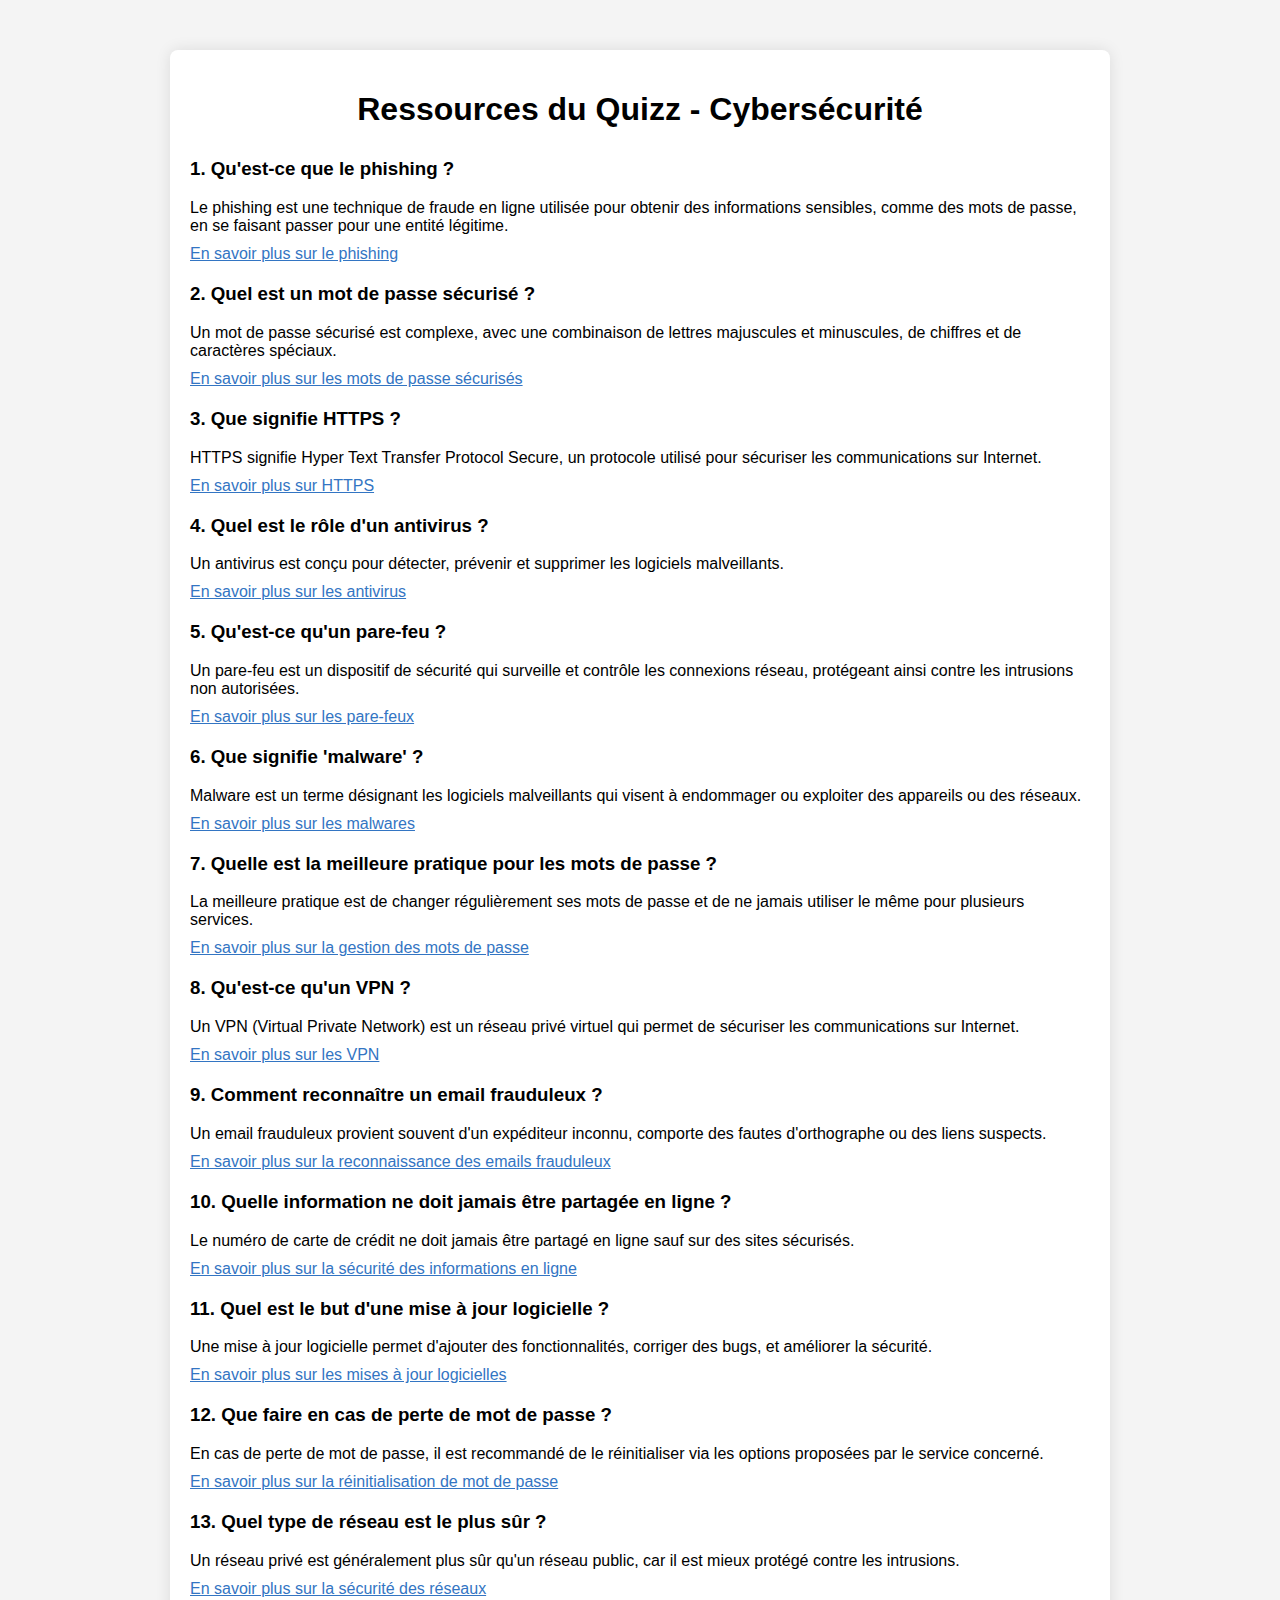
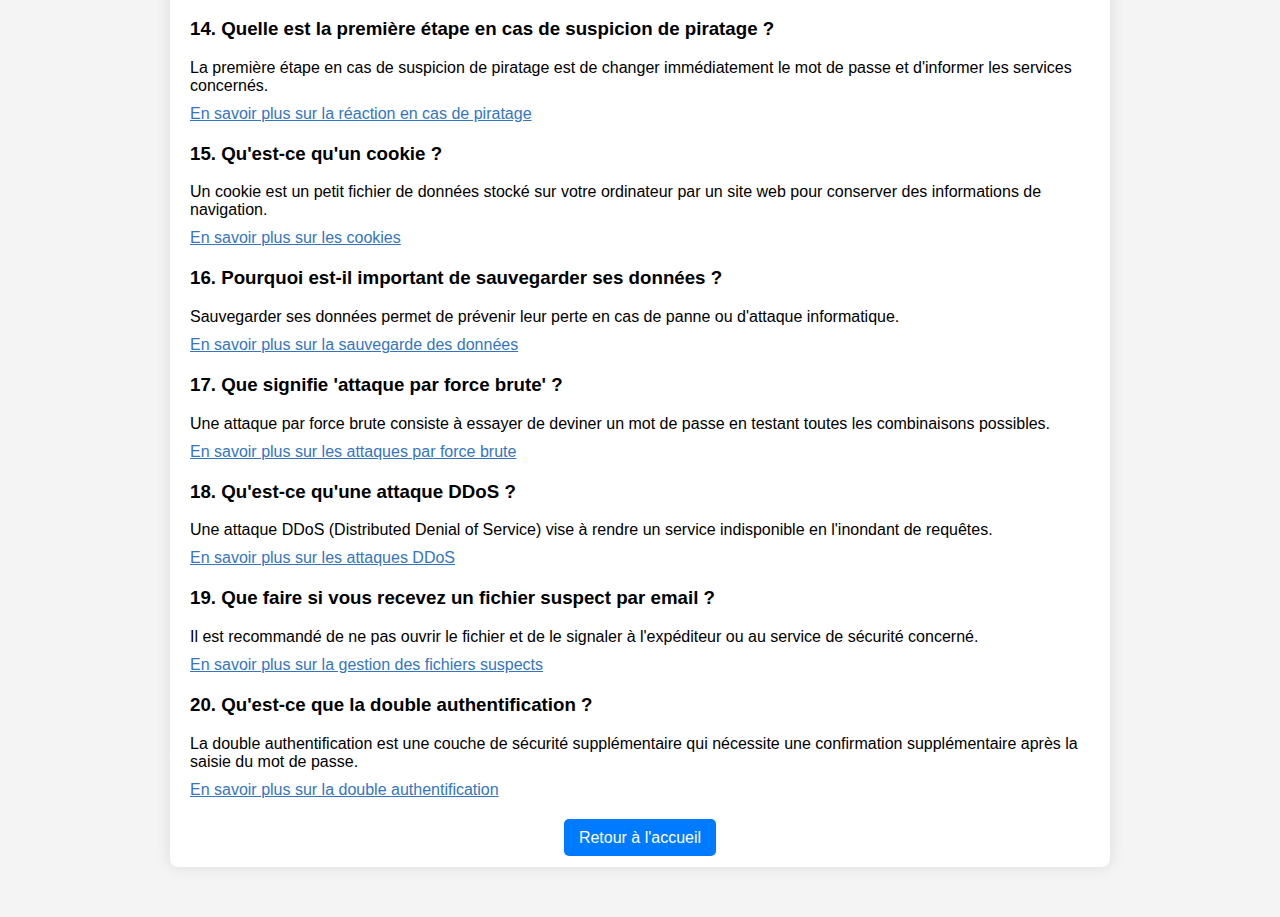
==== ressources.html @ b4e21e58 "Version 1 du jeu cybersecurite" ====
<!DOCTYPE html>
<html lang="fr">
<head>
    <meta charset="UTF-8">
    <meta name="viewport" content="width=device-width, initial-scale=1.0">
    <title>Ressources du Quizz - Cybersécurité</title>
    <link rel="stylesheet" href="style.css">
    <style>
        body {
            background-color: #f4f4f4;
            font-family: Arial, sans-serif;
        }

        .container {
            max-width: 900px;
            margin: 50px auto;
            padding: 20px;
            background-color: #fff;
            border-radius: 8px;
            box-shadow: 0 0 15px rgba(0, 0, 0, 0.1);
        }

        h1 {
            text-align: center;
            color: var(--afpa-blue);
            margin-bottom: 30px;
        }

        h2 {
            color: var(--afpa-dark-blue);
            margin-top: 20px;
        }

        p {
            margin-bottom: 20px;
        }

        .resource-link {
            color: var(--afpa-blue);
            text-decoration: none;
        }

        .resource-link:hover {
            text-decoration: underline;
        }

        .back-button {
            text-align: center;
            margin-top: 30px;
        }

        .btn {
            padding: 10px 15px;
            background-color: #007bff;
            color: white;
            border: none;
            border-radius: 5px;
            text-decoration: none;
        }

        .btn:hover {
            background-color: #0056b3;
        }

        .answer {
            margin-bottom: 20px;
        }
        .answer h3 {
            color: #000000;
        }
        .answer p {
            margin-bottom: 10px;
        }
        .answer a {
            color: #3375c3;
            text-decoration: underline;
        }
    </style>
    </style>
</head>
<body>
    <div class="container">
        <h1>Ressources du Quizz - Cybersécurité</h1>

        <!-- Réponse 1 -->
    <div class="answer">
        <h3>1. Qu'est-ce que le phishing ?</h3>
        <p>Le phishing est une technique de fraude en ligne utilisée pour obtenir des informations sensibles, comme des mots de passe, en se faisant passer pour une entité légitime.</p>
        <a href="https://fr.wikipedia.org/wiki/Hame%C3%A7onnage" target="_blank">En savoir plus sur le phishing</a>
    </div>

    <!-- Réponse 2 -->
    <div class="answer">
        <h3>2. Quel est un mot de passe sécurisé ?</h3>
        <p>Un mot de passe sécurisé est complexe, avec une combinaison de lettres majuscules et minuscules, de chiffres et de caractères spéciaux.</p>
        <a href="https://www.cybermalveillance.gouv.fr/tous-nos-contenus/bonnes-pratiques/gestion-mots-passe" target="_blank">En savoir plus sur les mots de passe sécurisés</a>
    </div>

    <!-- Réponse 3 -->
    <div class="answer">
        <h3>3. Que signifie HTTPS ?</h3>
        <p>HTTPS signifie Hyper Text Transfer Protocol Secure, un protocole utilisé pour sécuriser les communications sur Internet.</p>
        <a href="https://fr.wikipedia.org/wiki/Hypertext_Transfer_Protocol_Secure" target="_blank">En savoir plus sur HTTPS</a>
    </div>

    <!-- Réponse 4 -->
    <div class="answer">
        <h3>4. Quel est le rôle d'un antivirus ?</h3>
        <p>Un antivirus est conçu pour détecter, prévenir et supprimer les logiciels malveillants.</p>
        <a href="https://www.kaspersky.fr/resource-center/definitions/what-is-antivirus" target="_blank">En savoir plus sur les antivirus</a>
    </div>

    <!-- Réponse 5 -->
    <div class="answer">
        <h3>5. Qu'est-ce qu'un pare-feu ?</h3>
        <p>Un pare-feu est un dispositif de sécurité qui surveille et contrôle les connexions réseau, protégeant ainsi contre les intrusions non autorisées.</p>
        <a href="https://www.cisco.com/c/fr_fr/products/security/firewalls/what-is-a-firewall.html" target="_blank">En savoir plus sur les pare-feux</a>
    </div>

    <!-- Réponse 6 -->
    <div class="answer">
        <h3>6. Que signifie 'malware' ?</h3>
        <p>Malware est un terme désignant les logiciels malveillants qui visent à endommager ou exploiter des appareils ou des réseaux.</p>
        <a href="https://fr.wikipedia.org/wiki/Logiciel_malveillant" target="_blank">En savoir plus sur les malwares</a>
    </div>

    <!-- Réponse 7 -->
    <div class="answer">
        <h3>7. Quelle est la meilleure pratique pour les mots de passe ?</h3>
        <p>La meilleure pratique est de changer régulièrement ses mots de passe et de ne jamais utiliser le même pour plusieurs services.</p>
        <a href="https://www.cybermalveillance.gouv.fr/tous-nos-contenus/bonnes-pratiques/gestion-mots-passe" target="_blank">En savoir plus sur la gestion des mots de passe</a>
    </div>

    <!-- Réponse 8 -->
    <div class="answer">
        <h3>8. Qu'est-ce qu'un VPN ?</h3>
        <p>Un VPN (Virtual Private Network) est un réseau privé virtuel qui permet de sécuriser les communications sur Internet.</p>
        <a href="https://www.cyberghostvpn.com/fr_FR/what-is-vpn" target="_blank">En savoir plus sur les VPN</a>
    </div>

    <!-- Réponse 9 -->
    <div class="answer">
        <h3>9. Comment reconnaître un email frauduleux ?</h3>
        <p>Un email frauduleux provient souvent d'un expéditeur inconnu, comporte des fautes d'orthographe ou des liens suspects.</p>
        <a href="https://www.cybermalveillance.gouv.fr/tous-nos-contenus/fiches-reflexes/phishing" target="_blank">En savoir plus sur la reconnaissance des emails frauduleux</a>
    </div>

    <!-- Réponse 10 -->
    <div class="answer">
        <h3>10. Quelle information ne doit jamais être partagée en ligne ?</h3>
        <p>Le numéro de carte de crédit ne doit jamais être partagé en ligne sauf sur des sites sécurisés.</p>
        <a href="https://www.cnil.fr/fr/comment-securiser-les-paiements-en-ligne" target="_blank">En savoir plus sur la sécurité des informations en ligne</a>
    </div>

    <!-- Réponses 11 à 20 ajoutées -->

    <!-- Réponse 11 -->
    <div class="answer">
        <h3>11. Quel est le but d'une mise à jour logicielle ?</h3>
        <p>Une mise à jour logicielle permet d'ajouter des fonctionnalités, corriger des bugs, et améliorer la sécurité.</p>
        <a href="https://www.cybermalveillance.gouv.fr/tous-nos-contenus/bonnes-pratiques/mises-a-jour" target="_blank">En savoir plus sur les mises à jour logicielles</a>
    </div>

    <!-- Réponse 12 -->
    <div class="answer">
        <h3>12. Que faire en cas de perte de mot de passe ?</h3>
        <p>En cas de perte de mot de passe, il est recommandé de le réinitialiser via les options proposées par le service concerné.</p>
        <a href="https://support.google.com/accounts/answer/41078?hl=fr" target="_blank">En savoir plus sur la réinitialisation de mot de passe</a>
    </div>

    <!-- Réponse 13 -->
    <div class="answer">
        <h3>13. Quel type de réseau est le plus sûr ?</h3>
        <p>Un réseau privé est généralement plus sûr qu'un réseau public, car il est mieux protégé contre les intrusions.</p>
        <a href="https://www.francenum.gouv.fr/comprendre-le-numerique/securiser-son-reseau-informatique" target="_blank">En savoir plus sur la sécurité des réseaux</a>
    </div>

    <!-- Réponse 14 -->
    <div class="answer">
        <h3>14. Quelle est la première étape en cas de suspicion de piratage ?</h3>
        <p>La première étape en cas de suspicion de piratage est de changer immédiatement le mot de passe et d'informer les services concernés.</p>
        <a href="https://www.cybermalveillance.gouv.fr/tous-nos-contenus/fiches-reflexes/suspicion-piratage" target="_blank">En savoir plus sur la réaction en cas de piratage</a>
    </div>

    <!-- Réponse 15 -->
    <div class="answer">
        <h3>15. Qu'est-ce qu'un cookie ?</h3>
        <p>Un cookie est un petit fichier de données stocké sur votre ordinateur par un site web pour conserver des informations de navigation.</p>
        <a href="https://www.cnil.fr/fr/cookies-traceurs-que-dit-la-loi" target="_blank">En savoir plus sur les cookies</a>
    </div>

    <!-- Réponse 16 -->
    <div class="answer">
        <h3>16. Pourquoi est-il important de sauvegarder ses données ?</h3>
        <p>Sauvegarder ses données permet de prévenir leur perte en cas de panne ou d'attaque informatique.</p>
        <a href="https://www.cybermalveillance.gouv.fr/tous-nos-contenus/bonnes-pratiques/sauvegarde" target="_blank">En savoir plus sur la sauvegarde des données</a>
    </div>

    <!-- Réponse 17 -->
    <div class="answer">
        <h3>17. Que signifie 'attaque par force brute' ?</h3>
        <p>Une attaque par force brute consiste à essayer de deviner un mot de passe en testant toutes les combinaisons possibles.</p>
        <a href="https://fr.wikipedia.org/wiki/Attaque_par_force_brute" target="_blank">En savoir plus sur les attaques par force brute</a>
    </div>

    <!-- Réponse 18 -->
    <div class="answer">
        <h3>18. Qu'est-ce qu'une attaque DDoS ?</h3>
        <p>Une attaque DDoS (Distributed Denial of Service) vise à rendre un service indisponible en l'inondant de requêtes.</p>
        <a href="https://www.kaspersky.fr/resource-center/threats/ddos-attacks" target="_blank">En savoir plus sur les attaques DDoS</a>
    </div>

    <!-- Réponse 19 -->
    <div class="answer">
        <h3>19. Que faire si vous recevez un fichier suspect par email ?</h3>
        <p>Il est recommandé de ne pas ouvrir le fichier et de le signaler à l'expéditeur ou au service de sécurité concerné.</p>
        <a href="https://www.cybermalveillance.gouv.fr/tous-nos-contenus/fiches-reflexes/virus-fichiers-joints-email" target="_blank">En savoir plus sur la gestion des fichiers suspects</a>
    </div>

    <!-- Réponse 20 -->
    <div class="answer">
        <h3>20. Qu'est-ce que la double authentification ?</h3>
        <p>La double authentification est une couche de sécurité supplémentaire qui nécessite une confirmation supplémentaire après la saisie du mot de passe.</p>
        <a href="https://www.cybermalveillance.gouv.fr/tous-nos-contenus/bonnes-pratiques/double-authentification" target="_blank">En savoir plus sur la double authentification</a>
    </div>

        <div class="back-button">
            <a href="index.html" class="btn">Retour à l'accueil</a>
        </div>
    </div>
</body>
</html>
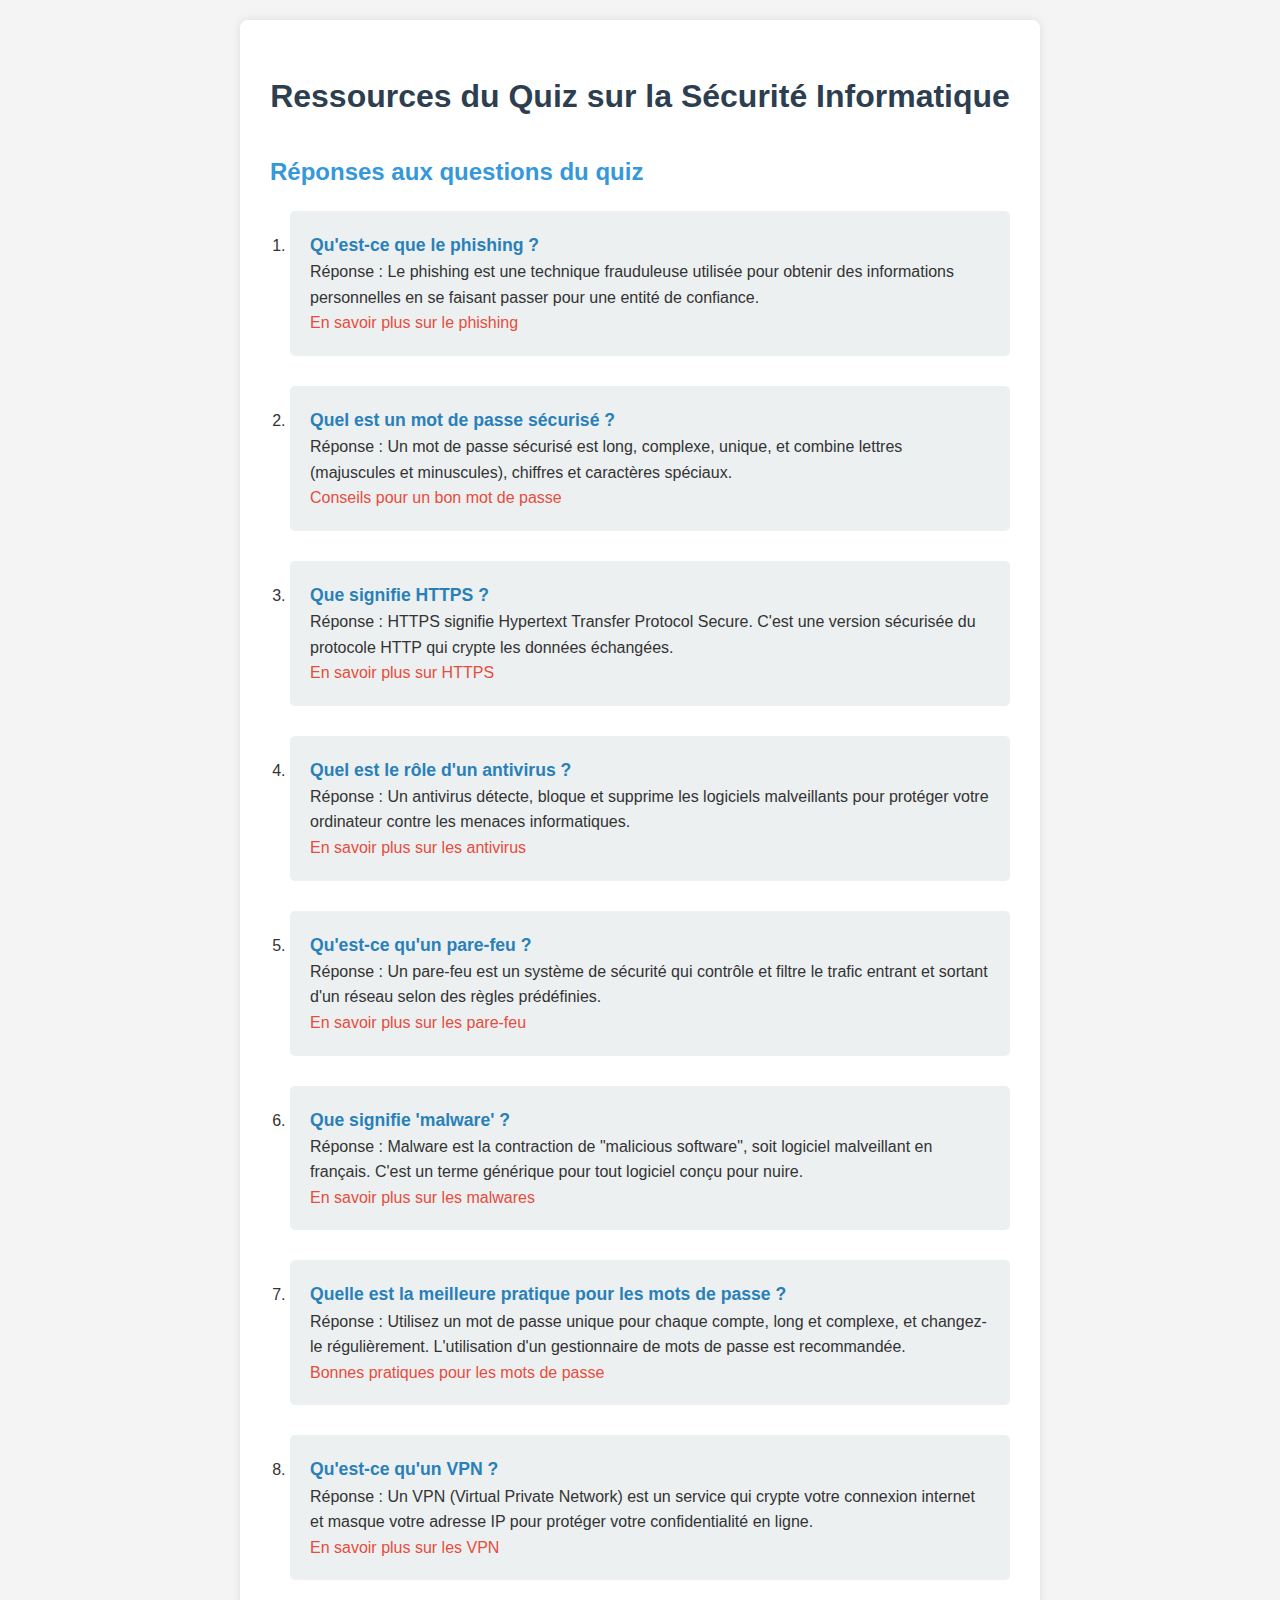
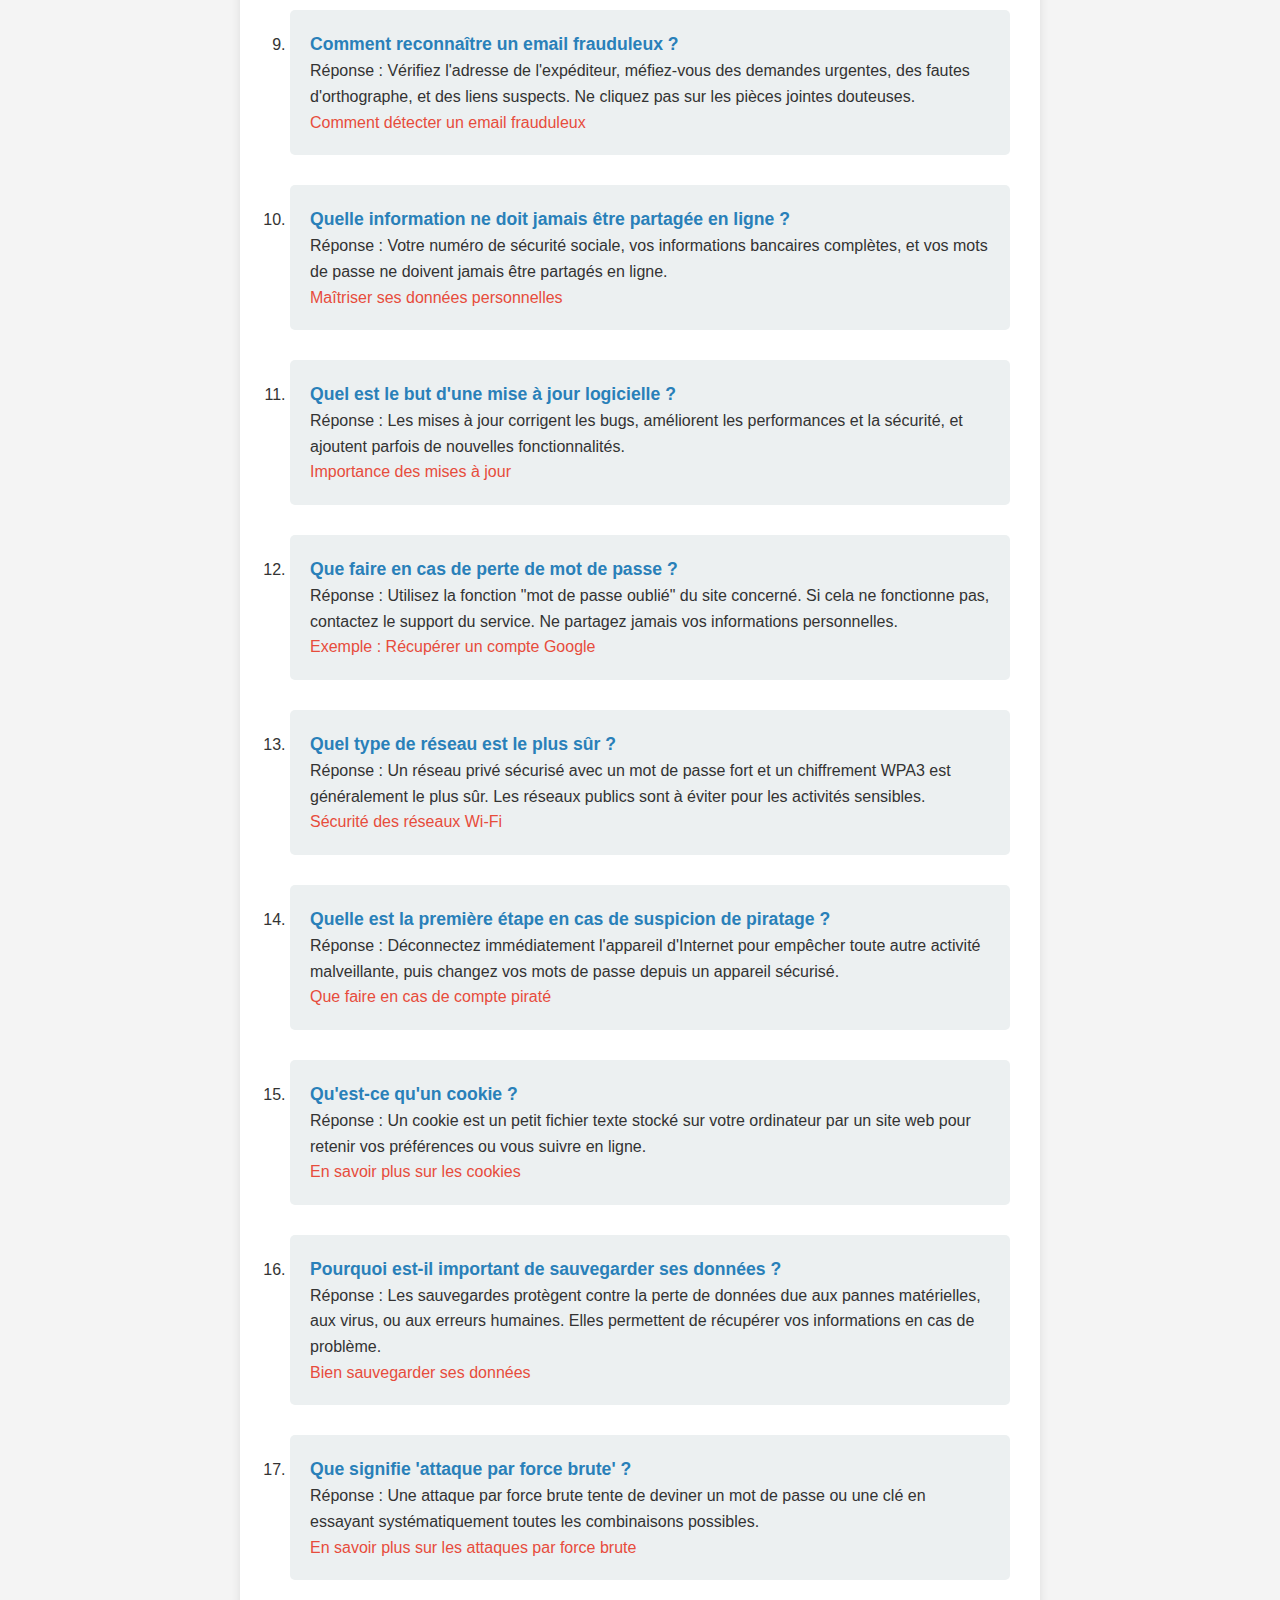
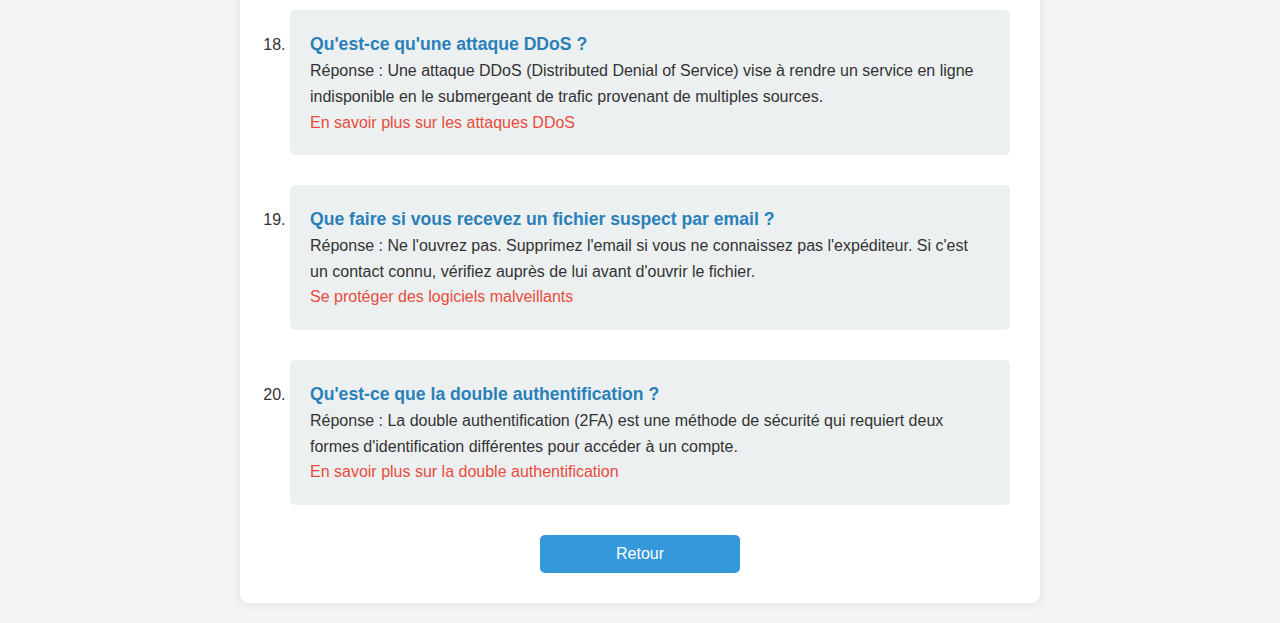
==== commit 6088f2dc: "Mise à jour cybersecurite ver4" ====
--- a/ressources.html
+++ b/ressources.html
@@ -3,230 +3,179 @@
 <head>
     <meta charset="UTF-8">
     <meta name="viewport" content="width=device-width, initial-scale=1.0">
-    <title>Ressources du Quizz - Cybersécurité</title>
-    <link rel="stylesheet" href="style.css">
+    <title>Ressources du Quiz sur la Sécurité Informatique</title>
     <style>
         body {
+            font-family: Arial, sans-serif;
+            line-height: 1.6;
+            color: #333;
+            max-width: 800px;
+            margin: 0 auto;
+            padding: 20px;
             background-color: #f4f4f4;
-            font-family: Arial, sans-serif;
         }
-
         .container {
-            max-width: 900px;
-            margin: 50px auto;
-            padding: 20px;
-            background-color: #fff;
+            background-color: white;
+            padding: 30px;
             border-radius: 8px;
-            box-shadow: 0 0 15px rgba(0, 0, 0, 0.1);
+            box-shadow: 0 0 10px rgba(0,0,0,0.1);
         }
-
         h1 {
+            color: #2c3e50;
             text-align: center;
-            color: var(--afpa-blue);
             margin-bottom: 30px;
         }
-
         h2 {
-            color: var(--afpa-dark-blue);
-            margin-top: 20px;
+            color: #3498db;
+            margin-top: 30px;
         }
-
-        p {
-            margin-bottom: 20px;
+        ol {
+            padding-left: 20px;
         }
-
-        .resource-link {
-            color: var(--afpa-blue);
+        li {
+            margin-bottom: 30px;
+            background-color: #ecf0f1;
+            padding: 20px;
+            border-radius: 5px;
+        }
+        strong {
+            color: #2980b9;
+            font-size: 1.1em;
+        }
+        a {
+            color: #e74c3c;
             text-decoration: none;
         }
-
-        .resource-link:hover {
+        a:hover {
             text-decoration: underline;
         }
-
-        .back-button {
+        #back-button {
+            display: block;
+            width: 200px;
+            margin: 30px auto 0;
+            padding: 10px;
+            background-color: #3498db;
+            color: white;
             text-align: center;
-            margin-top: 30px;
-        }
-
-        .btn {
-            padding: 10px 15px;
-            background-color: #007bff;
-            color: white;
             border: none;
             border-radius: 5px;
-            text-decoration: none;
+            cursor: pointer;
+            font-size: 1em;
         }
-
-        .btn:hover {
-            background-color: #0056b3;
+        #back-button:hover {
+            background-color: #2980b9;
         }
-
-        .answer {
-            margin-bottom: 20px;
-        }
-        .answer h3 {
-            color: #000000;
-        }
-        .answer p {
-            margin-bottom: 10px;
-        }
-        .answer a {
-            color: #3375c3;
-            text-decoration: underline;
-        }
-    </style>
     </style>
 </head>
 <body>
     <div class="container">
-        <h1>Ressources du Quizz - Cybersécurité</h1>
-
-        <!-- Réponse 1 -->
-    <div class="answer">
-        <h3>1. Qu'est-ce que le phishing ?</h3>
-        <p>Le phishing est une technique de fraude en ligne utilisée pour obtenir des informations sensibles, comme des mots de passe, en se faisant passer pour une entité légitime.</p>
-        <a href="https://fr.wikipedia.org/wiki/Hame%C3%A7onnage" target="_blank">En savoir plus sur le phishing</a>
-    </div>
-
-    <!-- Réponse 2 -->
-    <div class="answer">
-        <h3>2. Quel est un mot de passe sécurisé ?</h3>
-        <p>Un mot de passe sécurisé est complexe, avec une combinaison de lettres majuscules et minuscules, de chiffres et de caractères spéciaux.</p>
-        <a href="https://www.cybermalveillance.gouv.fr/tous-nos-contenus/bonnes-pratiques/gestion-mots-passe" target="_blank">En savoir plus sur les mots de passe sécurisés</a>
-    </div>
-
-    <!-- Réponse 3 -->
-    <div class="answer">
-        <h3>3. Que signifie HTTPS ?</h3>
-        <p>HTTPS signifie Hyper Text Transfer Protocol Secure, un protocole utilisé pour sécuriser les communications sur Internet.</p>
-        <a href="https://fr.wikipedia.org/wiki/Hypertext_Transfer_Protocol_Secure" target="_blank">En savoir plus sur HTTPS</a>
-    </div>
-
-    <!-- Réponse 4 -->
-    <div class="answer">
-        <h3>4. Quel est le rôle d'un antivirus ?</h3>
-        <p>Un antivirus est conçu pour détecter, prévenir et supprimer les logiciels malveillants.</p>
-        <a href="https://www.kaspersky.fr/resource-center/definitions/what-is-antivirus" target="_blank">En savoir plus sur les antivirus</a>
-    </div>
-
-    <!-- Réponse 5 -->
-    <div class="answer">
-        <h3>5. Qu'est-ce qu'un pare-feu ?</h3>
-        <p>Un pare-feu est un dispositif de sécurité qui surveille et contrôle les connexions réseau, protégeant ainsi contre les intrusions non autorisées.</p>
-        <a href="https://www.cisco.com/c/fr_fr/products/security/firewalls/what-is-a-firewall.html" target="_blank">En savoir plus sur les pare-feux</a>
-    </div>
-
-    <!-- Réponse 6 -->
-    <div class="answer">
-        <h3>6. Que signifie 'malware' ?</h3>
-        <p>Malware est un terme désignant les logiciels malveillants qui visent à endommager ou exploiter des appareils ou des réseaux.</p>
-        <a href="https://fr.wikipedia.org/wiki/Logiciel_malveillant" target="_blank">En savoir plus sur les malwares</a>
-    </div>
-
-    <!-- Réponse 7 -->
-    <div class="answer">
-        <h3>7. Quelle est la meilleure pratique pour les mots de passe ?</h3>
-        <p>La meilleure pratique est de changer régulièrement ses mots de passe et de ne jamais utiliser le même pour plusieurs services.</p>
-        <a href="https://www.cybermalveillance.gouv.fr/tous-nos-contenus/bonnes-pratiques/gestion-mots-passe" target="_blank">En savoir plus sur la gestion des mots de passe</a>
-    </div>
-
-    <!-- Réponse 8 -->
-    <div class="answer">
-        <h3>8. Qu'est-ce qu'un VPN ?</h3>
-        <p>Un VPN (Virtual Private Network) est un réseau privé virtuel qui permet de sécuriser les communications sur Internet.</p>
-        <a href="https://www.cyberghostvpn.com/fr_FR/what-is-vpn" target="_blank">En savoir plus sur les VPN</a>
-    </div>
-
-    <!-- Réponse 9 -->
-    <div class="answer">
-        <h3>9. Comment reconnaître un email frauduleux ?</h3>
-        <p>Un email frauduleux provient souvent d'un expéditeur inconnu, comporte des fautes d'orthographe ou des liens suspects.</p>
-        <a href="https://www.cybermalveillance.gouv.fr/tous-nos-contenus/fiches-reflexes/phishing" target="_blank">En savoir plus sur la reconnaissance des emails frauduleux</a>
-    </div>
-
-    <!-- Réponse 10 -->
-    <div class="answer">
-        <h3>10. Quelle information ne doit jamais être partagée en ligne ?</h3>
-        <p>Le numéro de carte de crédit ne doit jamais être partagé en ligne sauf sur des sites sécurisés.</p>
-        <a href="https://www.cnil.fr/fr/comment-securiser-les-paiements-en-ligne" target="_blank">En savoir plus sur la sécurité des informations en ligne</a>
-    </div>
-
-    <!-- Réponses 11 à 20 ajoutées -->
-
-    <!-- Réponse 11 -->
-    <div class="answer">
-        <h3>11. Quel est le but d'une mise à jour logicielle ?</h3>
-        <p>Une mise à jour logicielle permet d'ajouter des fonctionnalités, corriger des bugs, et améliorer la sécurité.</p>
-        <a href="https://www.cybermalveillance.gouv.fr/tous-nos-contenus/bonnes-pratiques/mises-a-jour" target="_blank">En savoir plus sur les mises à jour logicielles</a>
-    </div>
-
-    <!-- Réponse 12 -->
-    <div class="answer">
-        <h3>12. Que faire en cas de perte de mot de passe ?</h3>
-        <p>En cas de perte de mot de passe, il est recommandé de le réinitialiser via les options proposées par le service concerné.</p>
-        <a href="https://support.google.com/accounts/answer/41078?hl=fr" target="_blank">En savoir plus sur la réinitialisation de mot de passe</a>
-    </div>
-
-    <!-- Réponse 13 -->
-    <div class="answer">
-        <h3>13. Quel type de réseau est le plus sûr ?</h3>
-        <p>Un réseau privé est généralement plus sûr qu'un réseau public, car il est mieux protégé contre les intrusions.</p>
-        <a href="https://www.francenum.gouv.fr/comprendre-le-numerique/securiser-son-reseau-informatique" target="_blank">En savoir plus sur la sécurité des réseaux</a>
-    </div>
-
-    <!-- Réponse 14 -->
-    <div class="answer">
-        <h3>14. Quelle est la première étape en cas de suspicion de piratage ?</h3>
-        <p>La première étape en cas de suspicion de piratage est de changer immédiatement le mot de passe et d'informer les services concernés.</p>
-        <a href="https://www.cybermalveillance.gouv.fr/tous-nos-contenus/fiches-reflexes/suspicion-piratage" target="_blank">En savoir plus sur la réaction en cas de piratage</a>
-    </div>
-
-    <!-- Réponse 15 -->
-    <div class="answer">
-        <h3>15. Qu'est-ce qu'un cookie ?</h3>
-        <p>Un cookie est un petit fichier de données stocké sur votre ordinateur par un site web pour conserver des informations de navigation.</p>
-        <a href="https://www.cnil.fr/fr/cookies-traceurs-que-dit-la-loi" target="_blank">En savoir plus sur les cookies</a>
-    </div>
-
-    <!-- Réponse 16 -->
-    <div class="answer">
-        <h3>16. Pourquoi est-il important de sauvegarder ses données ?</h3>
-        <p>Sauvegarder ses données permet de prévenir leur perte en cas de panne ou d'attaque informatique.</p>
-        <a href="https://www.cybermalveillance.gouv.fr/tous-nos-contenus/bonnes-pratiques/sauvegarde" target="_blank">En savoir plus sur la sauvegarde des données</a>
-    </div>
-
-    <!-- Réponse 17 -->
-    <div class="answer">
-        <h3>17. Que signifie 'attaque par force brute' ?</h3>
-        <p>Une attaque par force brute consiste à essayer de deviner un mot de passe en testant toutes les combinaisons possibles.</p>
-        <a href="https://fr.wikipedia.org/wiki/Attaque_par_force_brute" target="_blank">En savoir plus sur les attaques par force brute</a>
-    </div>
-
-    <!-- Réponse 18 -->
-    <div class="answer">
-        <h3>18. Qu'est-ce qu'une attaque DDoS ?</h3>
-        <p>Une attaque DDoS (Distributed Denial of Service) vise à rendre un service indisponible en l'inondant de requêtes.</p>
-        <a href="https://www.kaspersky.fr/resource-center/threats/ddos-attacks" target="_blank">En savoir plus sur les attaques DDoS</a>
-    </div>
-
-    <!-- Réponse 19 -->
-    <div class="answer">
-        <h3>19. Que faire si vous recevez un fichier suspect par email ?</h3>
-        <p>Il est recommandé de ne pas ouvrir le fichier et de le signaler à l'expéditeur ou au service de sécurité concerné.</p>
-        <a href="https://www.cybermalveillance.gouv.fr/tous-nos-contenus/fiches-reflexes/virus-fichiers-joints-email" target="_blank">En savoir plus sur la gestion des fichiers suspects</a>
-    </div>
-
-    <!-- Réponse 20 -->
-    <div class="answer">
-        <h3>20. Qu'est-ce que la double authentification ?</h3>
-        <p>La double authentification est une couche de sécurité supplémentaire qui nécessite une confirmation supplémentaire après la saisie du mot de passe.</p>
-        <a href="https://www.cybermalveillance.gouv.fr/tous-nos-contenus/bonnes-pratiques/double-authentification" target="_blank">En savoir plus sur la double authentification</a>
-    </div>
-
-        <div class="back-button">
-            <a href="index.html" class="btn">Retour à l'accueil</a>
+        <h1>Ressources du Quiz sur la Sécurité Informatique</h1>
+        <div id="quiz-answers">
+            <h2>Réponses aux questions du quiz</h2>
+            <ol>
+                <li>
+                    <strong>Qu'est-ce que le phishing ?</strong><br>
+                    Réponse : Le phishing est une technique frauduleuse utilisée pour obtenir des informations personnelles en se faisant passer pour une entité de confiance.<br>
+                    <a href="https://www.cnil.fr/fr/definition/phishing" target="_blank">En savoir plus sur le phishing</a>
+                </li>
+                <li>
+                    <strong>Quel est un mot de passe sécurisé ?</strong><br>
+                    Réponse : Un mot de passe sécurisé est long, complexe, unique, et combine lettres (majuscules et minuscules), chiffres et caractères spéciaux.<br>
+                    <a href="https://www.cnil.fr/fr/les-conseils-de-la-cnil-pour-un-bon-mot-de-passe" target="_blank">Conseils pour un bon mot de passe</a>
+                </li>
+                <li>
+                    <strong>Que signifie HTTPS ?</strong><br>
+                    Réponse : HTTPS signifie Hypertext Transfer Protocol Secure. C'est une version sécurisée du protocole HTTP qui crypte les données échangées.<br>
+                    <a href="https://www.cloudflare.com/fr-fr/learning/ssl/what-is-https/" target="_blank">En savoir plus sur HTTPS</a>
+                </li>
+                <li>
+                    <strong>Quel est le rôle d'un antivirus ?</strong><br>
+                    Réponse : Un antivirus détecte, bloque et supprime les logiciels malveillants pour protéger votre ordinateur contre les menaces informatiques.<br>
+                    <a href="https://www.kaspersky.fr/resource-center/definitions/antivirus" target="_blank">En savoir plus sur les antivirus</a>
+                </li>
+                <li>
+                    <strong>Qu'est-ce qu'un pare-feu ?</strong><br>
+                    Réponse : Un pare-feu est un système de sécurité qui contrôle et filtre le trafic entrant et sortant d'un réseau selon des règles prédéfinies.<br>
+                    <a href="https://www.cisco.com/c/fr_fr/products/security/firewalls/what-is-a-firewall.html" target="_blank">En savoir plus sur les pare-feu</a>
+                </li>
+                <li>
+                    <strong>Que signifie 'malware' ?</strong><br>
+                    Réponse : Malware est la contraction de "malicious software", soit logiciel malveillant en français. C'est un terme générique pour tout logiciel conçu pour nuire.<br>
+                    <a href="https://www.malwarebytes.com/malware" target="_blank">En savoir plus sur les malwares</a>
+                </li>
+                <li>
+                    <strong>Quelle est la meilleure pratique pour les mots de passe ?</strong><br>
+                    Réponse : Utilisez un mot de passe unique pour chaque compte, long et complexe, et changez-le régulièrement. L'utilisation d'un gestionnaire de mots de passe est recommandée.<br>
+                    <a href="https://www.cybermalveillance.gouv.fr/tous-nos-contenus/bonnes-pratiques/mot-de-passe" target="_blank">Bonnes pratiques pour les mots de passe</a>
+                </li>
+                <li>
+                    <strong>Qu'est-ce qu'un VPN ?</strong><br>
+                    Réponse : Un VPN (Virtual Private Network) est un service qui crypte votre connexion internet et masque votre adresse IP pour protéger votre confidentialité en ligne.<br>
+                    <a href="https://www.kaspersky.fr/resource-center/definitions/what-is-a-vpn" target="_blank">En savoir plus sur les VPN</a>
+                </li>
+                <li>
+                    <strong>Comment reconnaître un email frauduleux ?</strong><br>
+                    Réponse : Vérifiez l'adresse de l'expéditeur, méfiez-vous des demandes urgentes, des fautes d'orthographe, et des liens suspects. Ne cliquez pas sur les pièces jointes douteuses.<br>
+                    <a href="https://www.cybermalveillance.gouv.fr/tous-nos-contenus/fiches-reflexes/detecter-un-mail-frauduleux" target="_blank">Comment détecter un email frauduleux</a>
+                </li>
+                <li>
+                    <strong>Quelle information ne doit jamais être partagée en ligne ?</strong><br>
+                    Réponse : Votre numéro de sécurité sociale, vos informations bancaires complètes, et vos mots de passe ne doivent jamais être partagés en ligne.<br>
+                    <a href="https://www.cnil.fr/fr/maitriser-mes-donnees" target="_blank">Maîtriser ses données personnelles</a>
+                </li>
+                <li>
+                    <strong>Quel est le but d'une mise à jour logicielle ?</strong><br>
+                    Réponse : Les mises à jour corrigent les bugs, améliorent les performances et la sécurité, et ajoutent parfois de nouvelles fonctionnalités.<br>
+                    <a href="https://www.cybermalveillance.gouv.fr/tous-nos-contenus/bonnes-pratiques/mises-a-jour" target="_blank">Importance des mises à jour</a>
+                </li>
+                <li>
+                    <strong>Que faire en cas de perte de mot de passe ?</strong><br>
+                    Réponse : Utilisez la fonction "mot de passe oublié" du site concerné. Si cela ne fonctionne pas, contactez le support du service. Ne partagez jamais vos informations personnelles.<br>
+                    <a href="https://support.google.com/accounts/answer/7682439?hl=fr" target="_blank">Exemple : Récupérer un compte Google</a>
+                </li>
+                <li>
+                    <strong>Quel type de réseau est le plus sûr ?</strong><br>
+                    Réponse : Un réseau privé sécurisé avec un mot de passe fort et un chiffrement WPA3 est généralement le plus sûr. Les réseaux publics sont à éviter pour les activités sensibles.<br>
+                    <a href="https://www.kaspersky.fr/resource-center/preemptive-safety/public-wifi" target="_blank">Sécurité des réseaux Wi-Fi</a>
+                </li>
+                <li>
+                    <strong>Quelle est la première étape en cas de suspicion de piratage ?</strong><br>
+                    Réponse : Déconnectez immédiatement l'appareil d'Internet pour empêcher toute autre activité malveillante, puis changez vos mots de passe depuis un appareil sécurisé.<br>
+                    <a href="https://www.cybermalveillance.gouv.fr/tous-nos-contenus/fiches-reflexes/compte-pirate-que-faire" target="_blank">Que faire en cas de compte piraté</a>
+                </li>
+                <li>
+                    <strong>Qu'est-ce qu'un cookie ?</strong><br>
+                    Réponse : Un cookie est un petit fichier texte stocké sur votre ordinateur par un site web pour retenir vos préférences ou vous suivre en ligne.<br>
+                    <a href="https://www.cnil.fr/fr/cookies-et-autres-traceurs-la-cnil-publie-de-nouvelles-lignes-directrices" target="_blank">En savoir plus sur les cookies</a>
+                </li>
+                <li>
+                    <strong>Pourquoi est-il important de sauvegarder ses données ?</strong><br>
+                    Réponse : Les sauvegardes protègent contre la perte de données due aux pannes matérielles, aux virus, ou aux erreurs humaines. Elles permettent de récupérer vos informations en cas de problème.<br>
+                    <a href="https://www.cnil.fr/fr/comment-bien-sauvegarder-vos-donnees" target="_blank">Bien sauvegarder ses données</a>
+                </li>
+                <li>
+                    <strong>Que signifie 'attaque par force brute' ?</strong><br>
+                    Réponse : Une attaque par force brute tente de deviner un mot de passe ou une clé en essayant systématiquement toutes les combinaisons possibles.<br>
+                    <a href="https://www.kaspersky.fr/resource-center/definitions/brute-force-attack" target="_blank">En savoir plus sur les attaques par force brute</a>
+                </li>
+                <li>
+                    <strong>Qu'est-ce qu'une attaque DDoS ?</strong><br>
+                    Réponse : Une attaque DDoS (Distributed Denial of Service) vise à rendre un service en ligne indisponible en le submergeant de trafic provenant de multiples sources.<br>
+                    <a href="https://www.cloudflare.com/fr-fr/learning/ddos/what-is-a-ddos-attack/" target="_blank">En savoir plus sur les attaques DDoS</a>
+                </li>
+                <li>
+                    <strong>Que faire si vous recevez un fichier suspect par email ?</strong><br>
+                    Réponse : Ne l'ouvrez pas. Supprimez l'email si vous ne connaissez pas l'expéditeur. Si c'est un contact connu, vérifiez auprès de lui avant d'ouvrir le fichier.<br>
+                    <a href="https://www.cybermalveillance.gouv.fr/tous-nos-contenus/bonnes-pratiques/securite-logiciels-malveillants" target="_blank">Se protéger des logiciels malveillants</a>
+                </li>
+                <li>
+                    <strong>Qu'est-ce que la double authentification ?</strong><br>
+                    Réponse : La double authentification (2FA) est une méthode de sécurité qui requiert deux formes d'identification différentes pour accéder à un compte.<br>
+                    <a href="https://www.cnil.fr/fr/la-double-authentification-une-protection-supplementaire-pour-vos-comptes-en-ligne" target="_blank">En savoir plus sur la double authentification</a>
+                </li>
+            </ol>
         </div>
+        <button id="back-button" onclick="window.location.href='index.html'">Retour</button>
     </div>
 </body>
-</html>
+</html>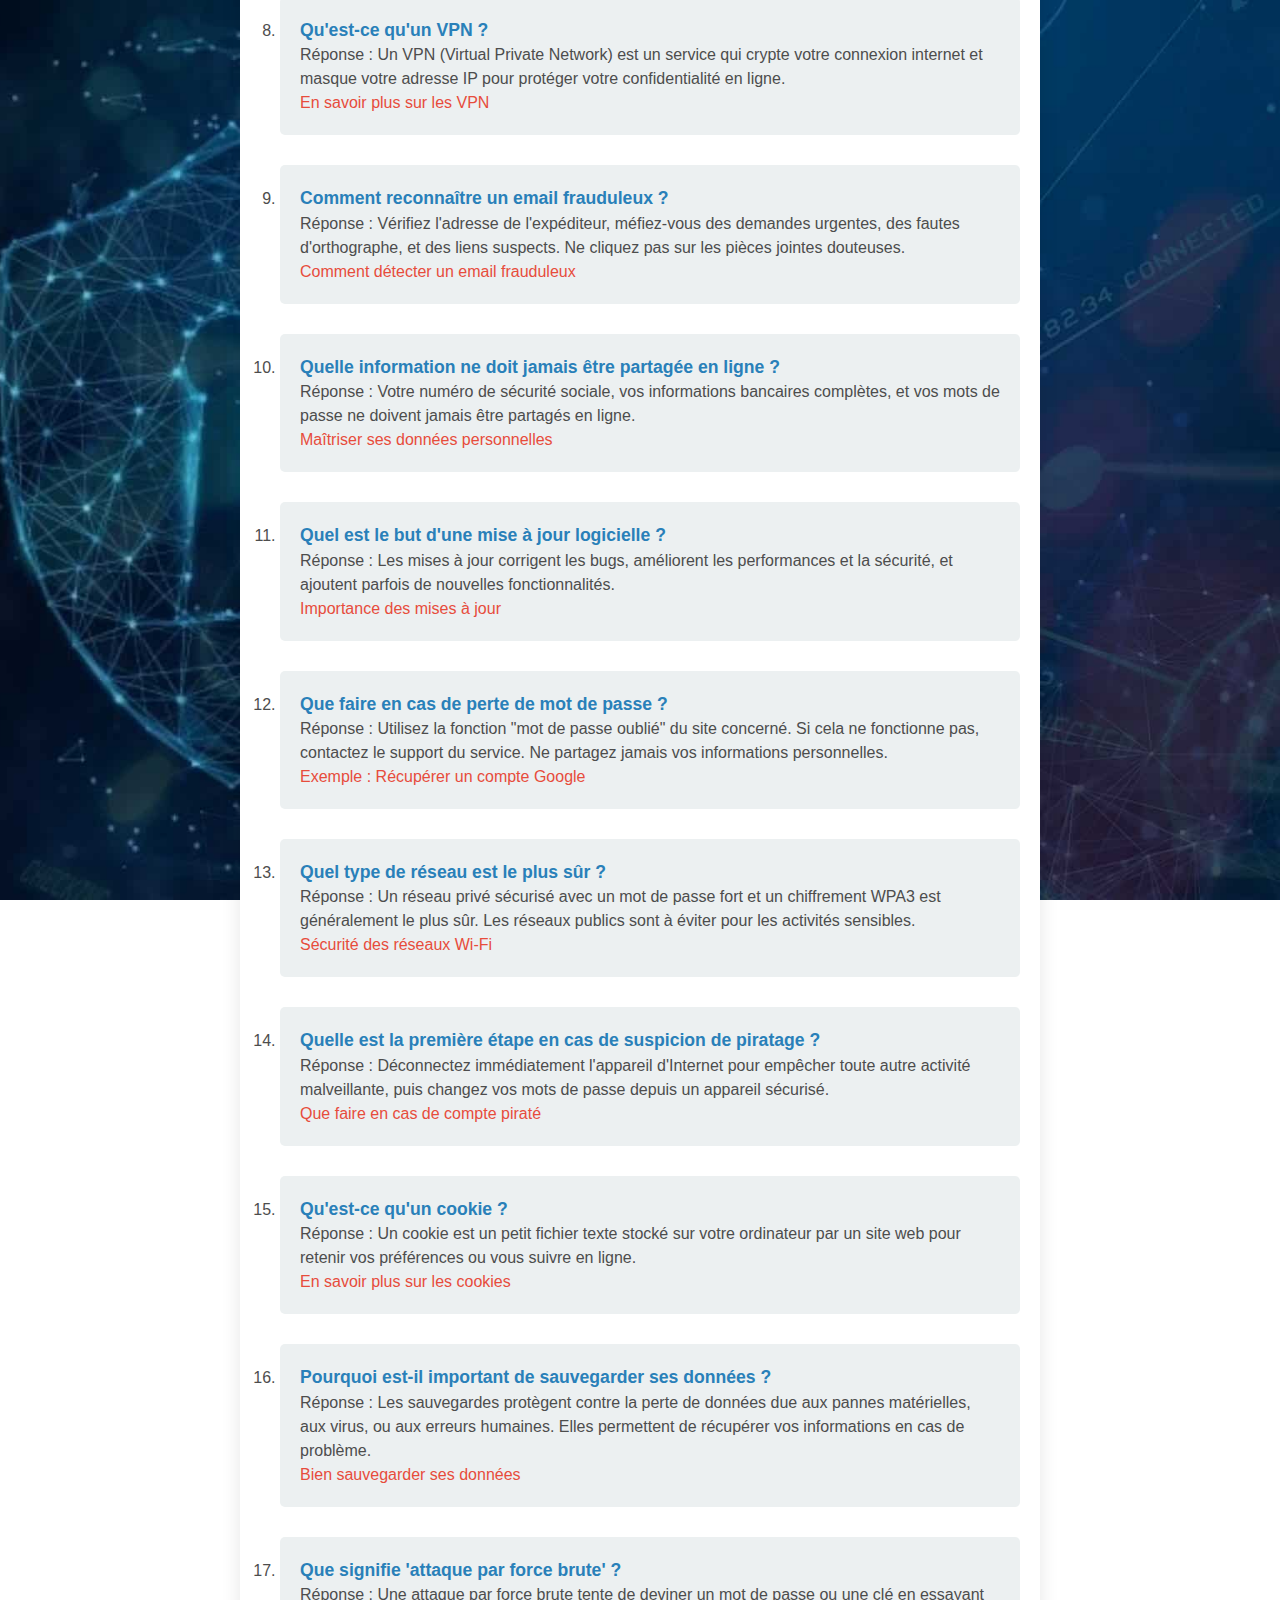
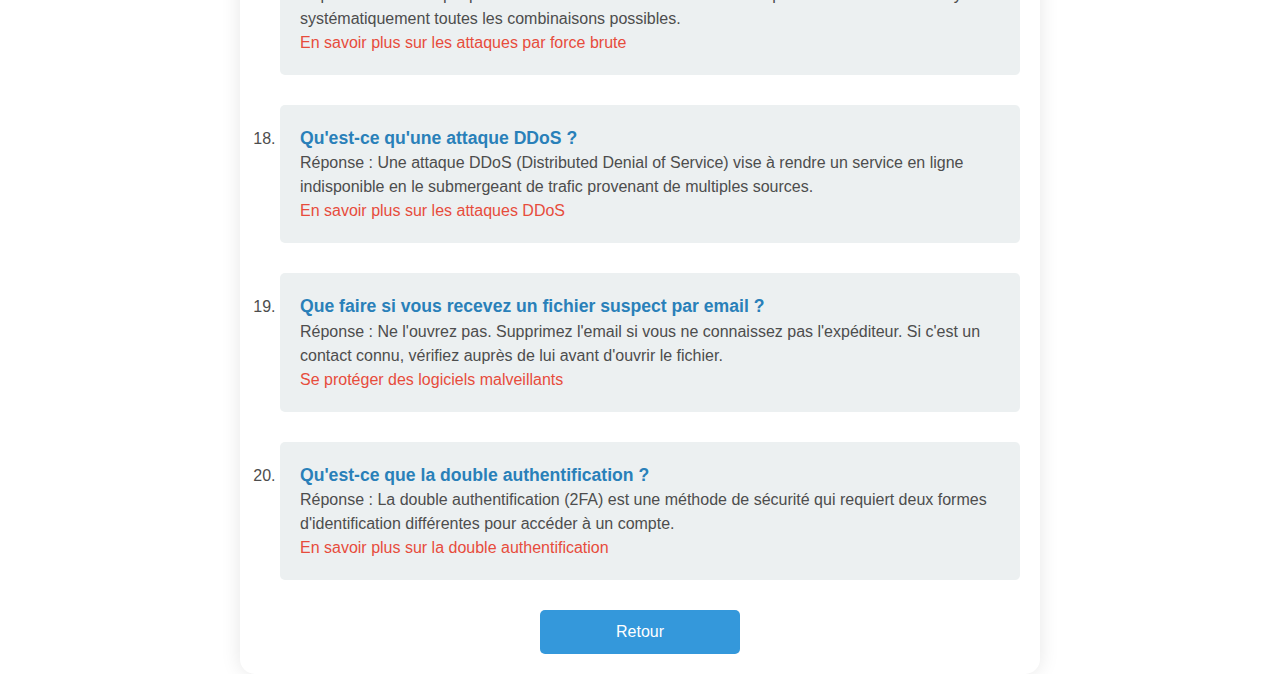
==== commit 5b4b865b: "Mise à jour css page resultats.html" ====
--- a/ressources.html
+++ b/ressources.html
@@ -3,23 +3,11 @@
 <head>
     <meta charset="UTF-8">
     <meta name="viewport" content="width=device-width, initial-scale=1.0">
+    <title>Quizz Cybersécurité - AFPA</title>
+    <link href="https://cdn.jsdelivr.net/npm/bootstrap@5.3.0-alpha1/dist/css/bootstrap.min.css" rel="stylesheet">
+    <link href="Assets/css/styles.css" rel="stylesheet">
     <title>Ressources du Quiz sur la Sécurité Informatique</title>
     <style>
-        body {
-            font-family: Arial, sans-serif;
-            line-height: 1.6;
-            color: #333;
-            max-width: 800px;
-            margin: 0 auto;
-            padding: 20px;
-            background-color: #f4f4f4;
-        }
-        .container {
-            background-color: white;
-            padding: 30px;
-            border-radius: 8px;
-            box-shadow: 0 0 10px rgba(0,0,0,0.1);
-        }
         h1 {
             color: #2c3e50;
             text-align: center;
--- a/Assets/css/styles.css
+++ b/Assets/css/styles.css
@@ -0,0 +1,132 @@
+:root {
+    --afpa-blue: #3375c3;
+    --afpa-dark-blue: #265c9f;
+    --afpa-light-gray: #f2f2f2;
+    --afpa-medium-gray: #d9d9d9;
+    --afpa-dark-gray: #4d4d4d;
+    --afpa-dark-green: #84bc24;
+}
+
+/* Ajout de l'image d'arrière-plan */
+body {
+    background-image: url('../images/bg.jpg'); /* Remplacez par le chemin de votre image */
+    background-size: cover; /* Couvre toute la surface */
+    background-position: center; /* Centre l'image */
+    background-repeat: no-repeat; /* Ne pas répéter l'image */
+    background-attachment: fixed; /* Fixe l'image en arrière-plan lors du défilement */
+    height: 100vh; /* Hauteur de la page pour s'assurer que l'image remplit l'écran */
+    margin: 0; /* Supprime les marges par défaut */
+    font-family: Arial, sans-serif;
+    color: var(--afpa-dark-gray);
+    
+    /* Propriétés Flexbox pour centrer le contenu */
+    display: flex; 
+    align-items: center; /* Centre verticalement */
+    justify-content: center; /* Centre horizontalement */
+}
+
+.container {
+    max-width: 800px;
+    background-color: #ffffff;
+    border-radius: 15px;
+    padding: 20px;
+    box-shadow: 0 0 20px rgba(0, 0, 0, 0.1);
+}
+
+h1 {
+    color: var(--afpa-blue);
+    text-align: center;
+    margin-bottom: 30px;
+}
+
+.form-label {
+    color: var(--afpa-dark-gray);
+    font-weight: bold;
+}
+
+.form-control, .form-select {
+    border-color: var(--afpa-medium-gray);
+}
+
+.form-control:focus, .form-select:focus {
+    border-color: var(--afpa-blue);
+    box-shadow: 0 0 0 0.2rem rgba(51, 117, 195, 0.25);
+}
+
+.btn-primary {
+    background-color: var(--afpa-blue);
+    border-color: var(--afpa-blue);
+}
+
+.btn-primary:hover, .btn-primary:focus {
+    background-color: var(--afpa-dark-blue);
+    border-color: var(--afpa-dark-blue);
+}
+
+.question-container {
+    background-color: #ffffff;
+    border-radius: 10px;
+    padding: 20px;
+    box-shadow: 0 0 10px rgba(0, 0, 0, 0.1);
+    margin-bottom: 20px;
+}
+
+.timer {
+    font-size: 1.2rem;
+    font-weight: bold;
+    color: var(--afpa-dark-green);
+}
+
+.correct {
+    background-color: #28a745 !important;
+    color: #ffffff !important;
+}
+
+.incorrect {
+    background-color: #dc3545 !important;
+    color: #ffffff !important;
+}
+
+/* Styles pour les options de réponse */
+.btn-outline-primary {
+    color: var(--afpa-blue);
+    border-color: var(--afpa-blue);
+}
+
+.btn-outline-primary:hover {
+    background-color: var(--afpa-blue);
+    color: #ffffff;
+}
+
+/* Styles pour les résultats */
+#userResult {
+    background-color: var(--afpa-light-gray);
+    border-radius: 10px;
+    padding: 20px;
+    margin-bottom: 20px;
+}
+
+#topScores {
+    background-color: #ffffff;
+    border-radius: 10px;
+    padding: 20px;
+}
+
+.list-group-item {
+    background-color: var(--afpa-light-gray);
+    border-color: var(--afpa-medium-gray);
+}
+
+@media (max-width: 768px) {
+    .container {
+        padding: 15px;
+    }
+
+    h1 {
+        font-size: 1.8rem;
+    }
+
+    .btn {
+        font-size: 0.9rem;
+    }
+}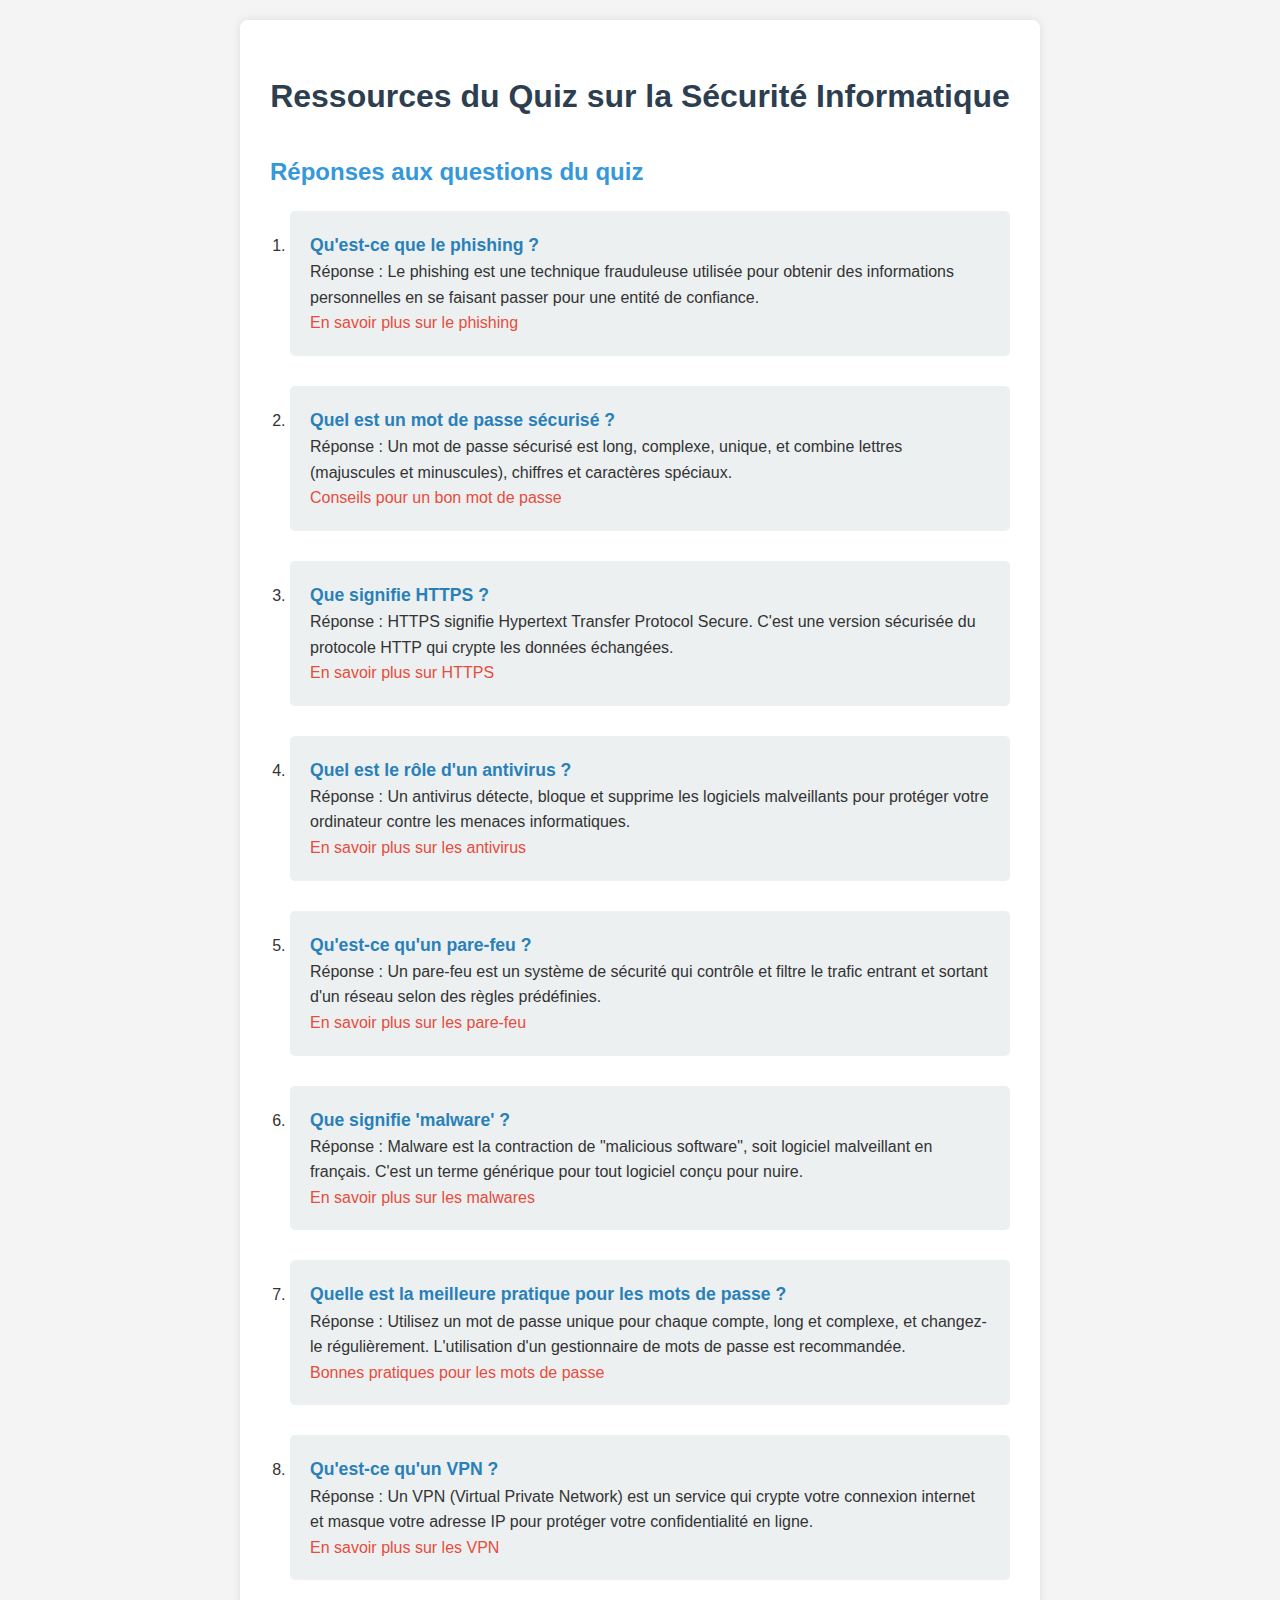
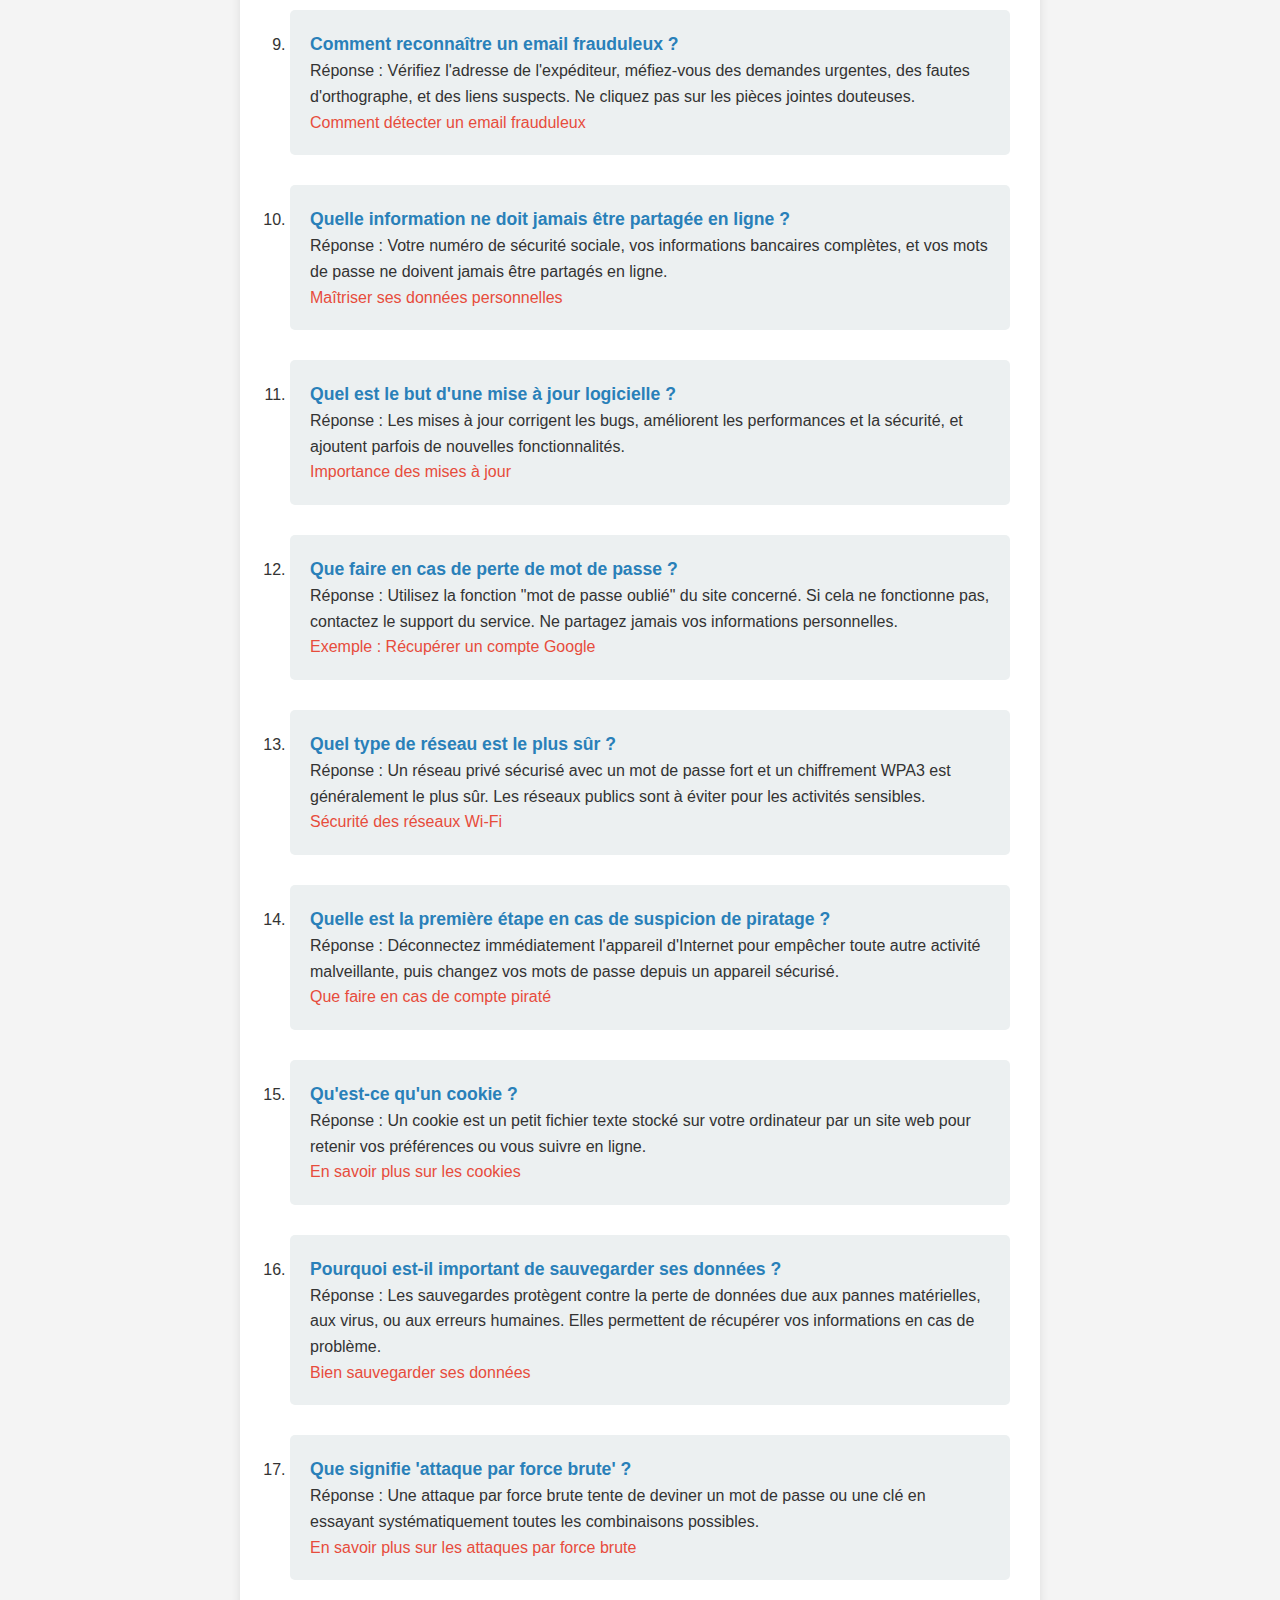
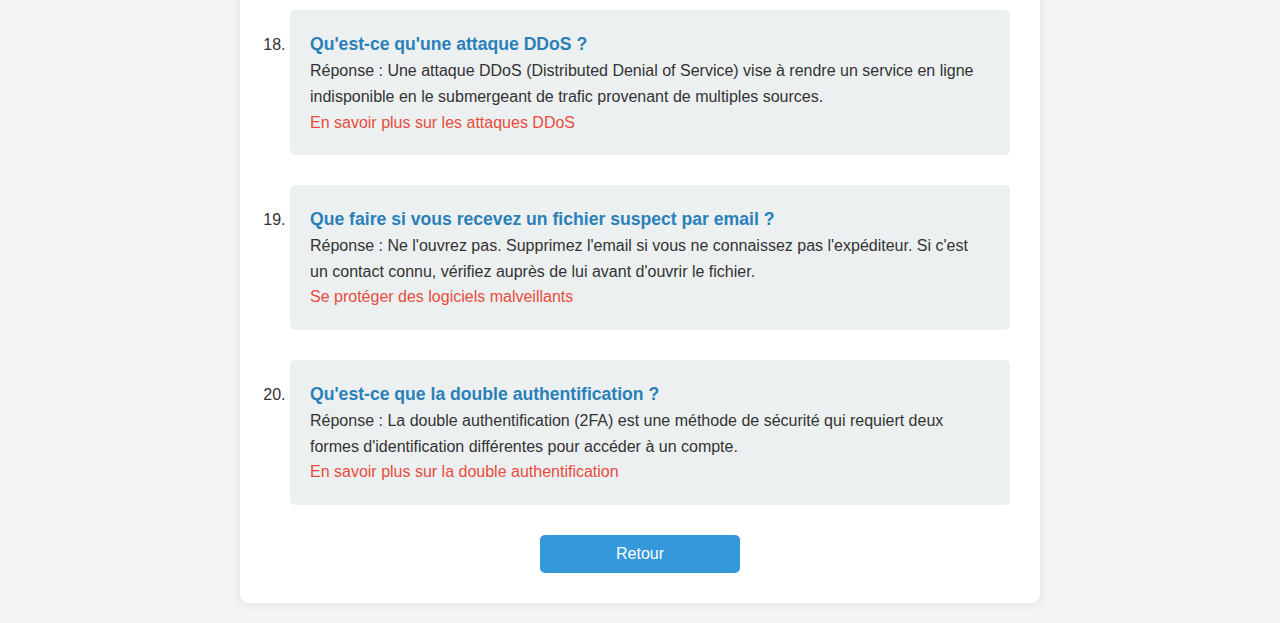
==== commit 94ff0175: "Mise à jour ressources.html" ====
--- a/ressources.html
+++ b/ressources.html
@@ -4,10 +4,23 @@
     <meta charset="UTF-8">
     <meta name="viewport" content="width=device-width, initial-scale=1.0">
     <title>Quizz Cybersécurité - AFPA</title>
-    <link href="https://cdn.jsdelivr.net/npm/bootstrap@5.3.0-alpha1/dist/css/bootstrap.min.css" rel="stylesheet">
-    <link href="Assets/css/styles.css" rel="stylesheet">
     <title>Ressources du Quiz sur la Sécurité Informatique</title>
     <style>
+        body {
+            font-family: Arial, sans-serif;
+            line-height: 1.6;
+            color: #333;
+            max-width: 800px;
+            margin: 0 auto;
+            padding: 20px;
+            background-color: #f4f4f4;
+        }
+        .container {
+            background-color: white;
+            padding: 30px;
+            border-radius: 8px;
+            box-shadow: 0 0 10px rgba(0,0,0,0.1);
+        }
         h1 {
             color: #2c3e50;
             text-align: center;
